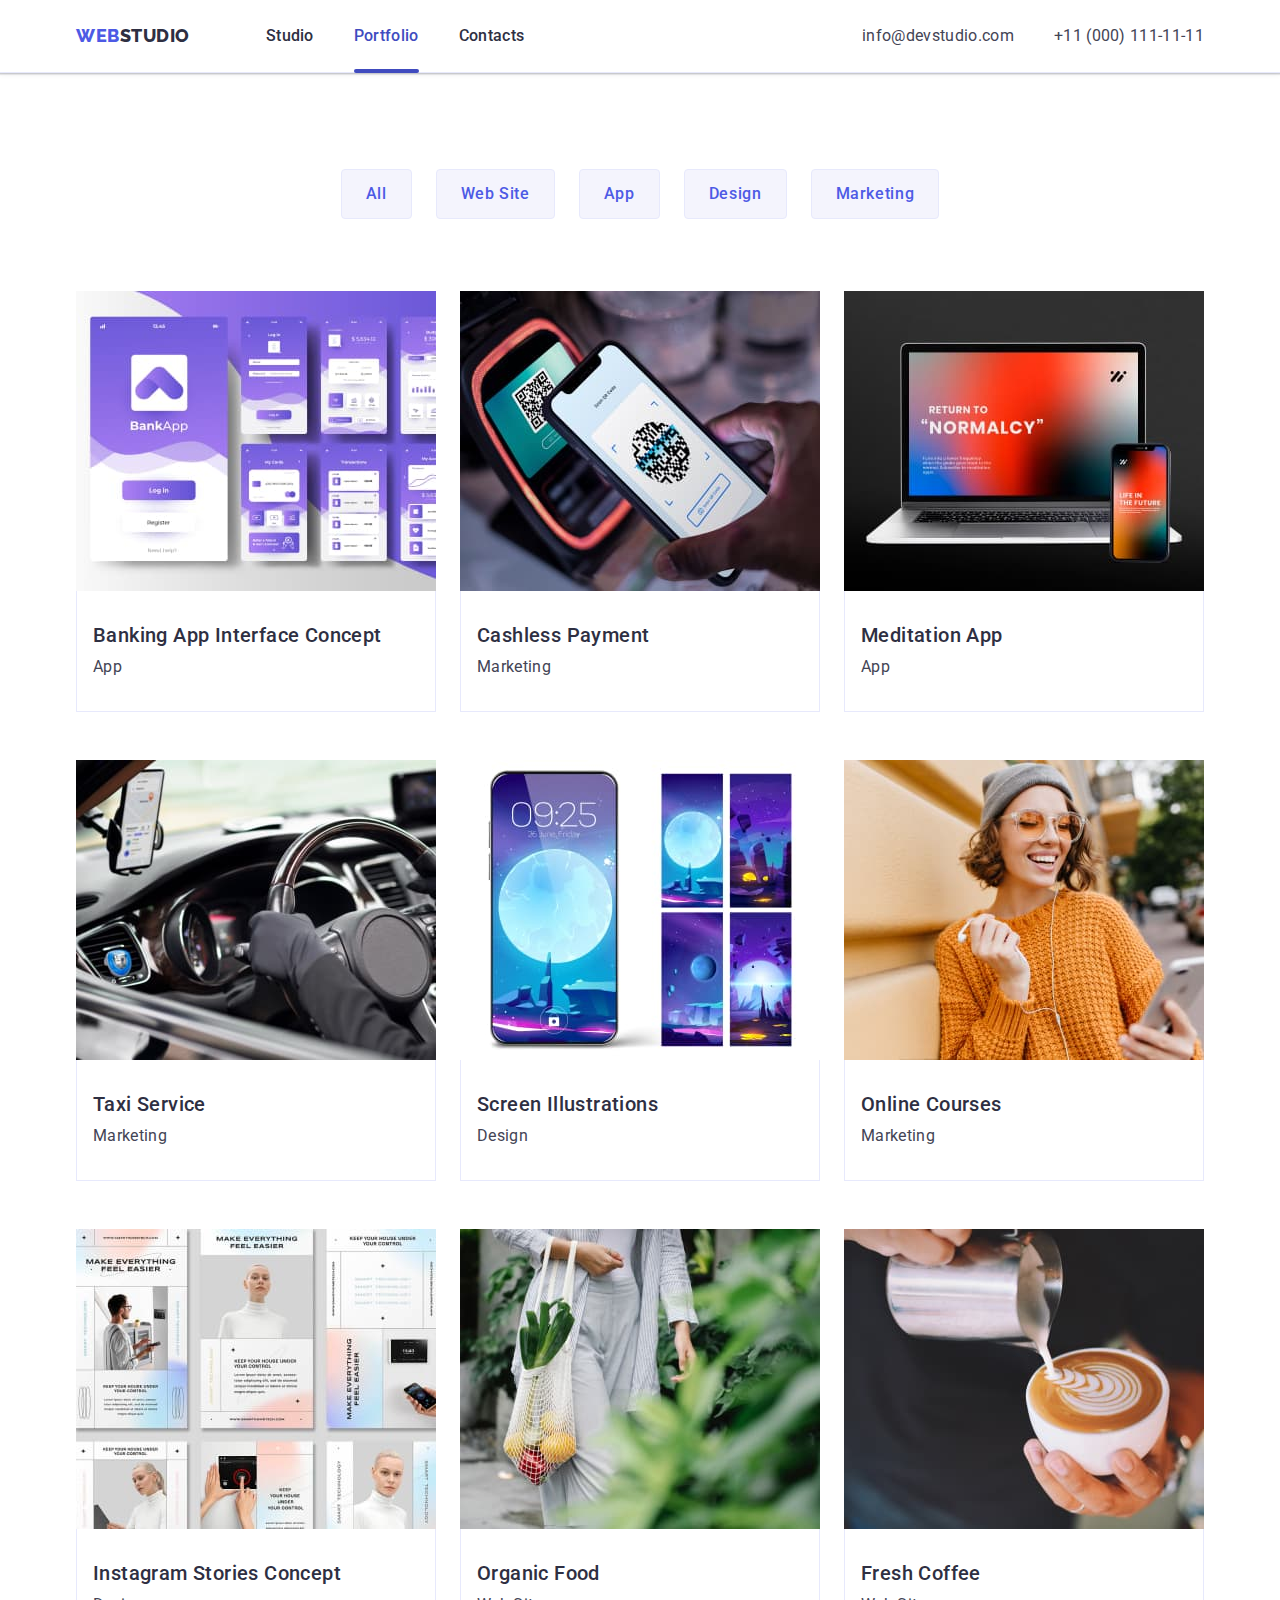
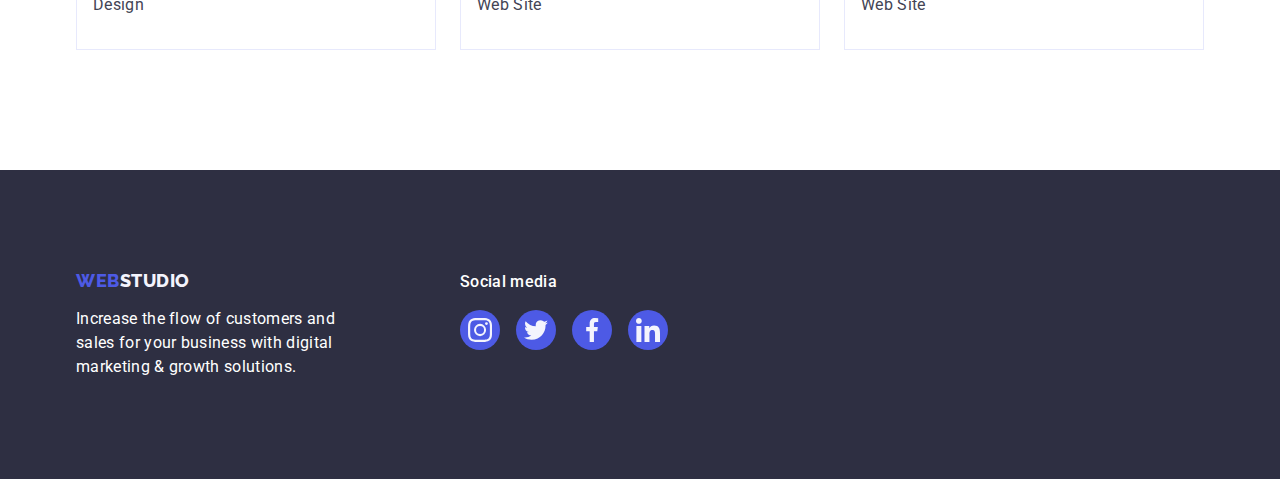
==== portfolio.html @ ee7212a3 "Initial commit" ====
<!DOCTYPE html>
<html lang="en">
  <head>
    <meta charset="UTF-8" />
    <meta http-equiv="X-UA-Compatible" content="IE=edge" />
    <meta name="viewport" content="width=device-width, initial-scale=1.0" />
    <title>Web Studio</title>
    <link rel="preconnect" href="https://fonts.googleapis.com" />
    <link rel="preconnect" href="https://fonts.gstatic.com" crossorigin />
    <link
      href="https://fonts.googleapis.com/css2?family=Raleway:wght@800&family=Roboto:wght@400;500;700&display=swap"
      rel="stylesheet"
    />
    <link
      rel="stylesheet"
      href="https://cdnjs.cloudflare.com/ajax/libs/modern-normalize/1.1.0/modern-normalize.min.css"
    />
    <link rel="stylesheet" href="./css/style.css" />
  </head>
  <body>
    <header class="page-header">
      <div class="container page-header-container">
        <!-- Logo -->
        <nav class="site-nav">
          <a href="./index.html" class="logo link"
            >Web<span class="span-logo link">Studio</span></a
          >

          <!-- Navigations -->
          <ul class="menu-list list">
            <li>
              <a href="./index.html" class="site-nav-list link">Studio</a>
            </li>
            <li>
              <a href="./portfolio.html" class="site-nav-list-portfolio link"
                >Portfolio</a
              >
            </li>
            <li><a href="" class="site-nav-list link">Contacts</a></li>
          </ul>
        </nav>

        <!-- Contacts -->
        <address class="contacts-adress">
          <ul class="list page-header-container">
            <li>
              <a href="mailto:info@devstudio.com" class="contacts-list link"
                >info@devstudio.com</a
              >
            </li>
            <li>
              <a href="tel:+110001111111" class="contacts-list link"
                >+11 (000) 111-11-11</a
              >
            </li>
          </ul>
        </address>
      </div>
    </header>

    <!-- Main -->
    <main>
      <section class="portfolio-section">
        <div class="container">
          <h1 hidden>Portfolio</h1>
          <ul class="list btn-scnd">
            <li>
              <button type="button" class="button-secondary">All</button>
            </li>
            <li>
              <button type="button" class="button-secondary">Web Site</button>
            </li>
            <li>
              <button type="button" class="button-secondary">App</button>
            </li>
            <li>
              <button type="button" class="button-secondary">Design</button>
            </li>
            <li>
              <button type="button" class="button-secondary">Marketing</button>
            </li>
          </ul>

          <ul class="list portfolio-list">
            <li class="portfolio-list-item">
              <a href="" class="portfolio-link link">
                <div class="portfolio-list-img-wrapper">
                  <img
                    class="list-img"
                    src="./images/portfolio/app.jpg"
                    alt="app"
                    width="360"
                    height="300"
                  />
                  <p class="overlay text-overlay">
                    14 Stylish and User-Friendly App Design Concepts · Task
                    Manager App · Calorie Tracker App · Exotic Fruit Ecommerce
                    App · Cloud Storage App
                  </p>
                </div>
                <div class="employees-list-text-content">
                  <h2 class="portfolio-title">Banking App Interface Concept</h2>
                  <p class="text">App</p>
                </div>
              </a>
            </li>
            <li class="portfolio-list-item">
              <a href="" class="portfolio-link link">
                <div class="portfolio-list-img-wrapper">
                  <img
                    class="list-img"
                    src="./images/portfolio/payment.jpg"
                    alt="payment"
                    width="360"
                    height="300"
                  />
                  <p class="overlay text-overlay">
                    14 Stylish and User-Friendly App Design Concepts · Task
                    Manager App · Calorie Tracker App · Exotic Fruit Ecommerce
                    App · Cloud Storage App
                  </p>
                </div>

                <div class="employees-list-text-content">
                  <h2 class="portfolio-title">Cashless Payment</h2>
                  <p class="text">Marketing</p>
                </div>
              </a>
            </li>
            <li class="portfolio-list-item">
              <a href="" class="portfolio-link link">
                <div class="portfolio-list-img-wrapper">
                  <img
                    class="list-img"
                    src="./images/portfolio/laptop.jpg"
                    alt="laptop"
                    width="360"
                    height="300"
                  />
                  <p class="overlay text-overlay">
                    14 Stylish and User-Friendly App Design Concepts · Task
                    Manager App · Calorie Tracker App · Exotic Fruit Ecommerce
                    App · Cloud Storage App
                  </p>
                </div>
                <div class="employees-list-text-content">
                  <h2 class="portfolio-title">Meditation App</h2>
                  <p class="text">App</p>
                </div>
              </a>
            </li>
            <li class="portfolio-list-item">
              <a href="" class="portfolio-link link">
                <div class="portfolio-list-img-wrapper">
                  <img
                    class="list-img"
                    src="./images/portfolio/car.jpg"
                    alt="car"
                    width="360"
                    height="300"
                  />
                  <p class="overlay text-overlay">
                    14 Stylish and User-Friendly App Design Concepts · Task
                    Manager App · Calorie Tracker App · Exotic Fruit Ecommerce
                    App · Cloud Storage App
                  </p>
                </div>

                <div class="employees-list-text-content">
                  <h2 class="portfolio-title">Taxi Service</h2>
                  <p class="text">Marketing</p>
                </div>
              </a>
            </li>
            <li class="portfolio-list-item">
              <a href="" class="portfolio-link link">
                <div class="portfolio-list-img-wrapper">
                  <img
                    class="list-img"
                    src="./images/portfolio/display.jpg"
                    alt="display"
                    width="360"
                    height="300"
                  />
                  <p class="overlay text-overlay">
                    14 Stylish and User-Friendly App Design Concepts · Task
                    Manager App · Calorie Tracker App · Exotic Fruit Ecommerce
                    App · Cloud Storage App
                  </p>
                </div>
                <div class="employees-list-text-content">
                  <h2 class="portfolio-title">Screen Illustrations</h2>
                  <p class="text">Design</p>
                </div>
              </a>
            </li>
            <li class="portfolio-list-item">
              <a href="" class="portfolio-link link">
                <div class="portfolio-list-img-wrapper">
                  <img
                    class="list-img"
                    src="./images/portfolio/girl.jpg"
                    alt="girl"
                    width="360"
                    height="300"
                  />
                  <p class="overlay text-overlay">
                    14 Stylish and User-Friendly App Design Concepts · Task
                    Manager App · Calorie Tracker App · Exotic Fruit Ecommerce
                    App · Cloud Storage App
                  </p>
                </div>

                <div class="employees-list-text-content">
                  <h2 class="portfolio-title">Online Courses</h2>
                  <p class="text">Marketing</p>
                </div>
              </a>
            </li>
            <li class="portfolio-list-item">
              <a href="" class="portfolio-link link">
                <div class="portfolio-list-img-wrapper">
                  <img
                    class="list-img"
                    src="./images/portfolio/stories.jpg"
                    alt="stories"
                    width="360"
                    height="300"
                  />
                  <p class="overlay text-overlay">
                    14 Stylish and User-Friendly App Design Concepts · Task
                    Manager App · Calorie Tracker App · Exotic Fruit Ecommerce
                    App · Cloud Storage App
                  </p>
                </div>

                <div class="employees-list-text-content">
                  <h2 class="portfolio-title">Instagram Stories Concept</h2>
                  <p class="text">Design</p>
                </div>
              </a>
            </li>
            <li class="portfolio-list-item">
              <a href="" class="portfolio-link link">
                <div class="portfolio-list-img-wrapper">
                  <img
                    class="list-img"
                    src="./images/portfolio/food.jpg"
                    alt="food"
                    width="360"
                    height="300"
                  />
                  <p class="overlay text-overlay">
                    14 Stylish and User-Friendly App Design Concepts · Task
                    Manager App · Calorie Tracker App · Exotic Fruit Ecommerce
                    App · Cloud Storage App
                  </p>
                </div>

                <div class="employees-list-text-content">
                  <h2 class="portfolio-title">Organic Food</h2>
                  <p class="text">Web Site</p>
                </div>
              </a>
            </li>
            <li class="portfolio-list-item">
              <a href="" class="portfolio-link link">
                <div class="portfolio-list-img-wrapper">
                  <img
                    class="list-img"
                    src="./images/portfolio/coffee.jpg"
                    alt="coffee"
                    width="360"
                    height="300"
                  />
                  <p class="overlay text-overlay">
                    14 Stylish and User-Friendly App Design Concepts · Task
                    Manager App · Calorie Tracker App · Exotic Fruit Ecommerce
                    App · Cloud Storage App
                  </p>
                </div>

                <div class="employees-list-text-content">
                  <h2 class="portfolio-title">Fresh Coffee</h2>
                  <p class="text">Web Site</p>
                </div>
              </a>
            </li>
          </ul>
        </div>
      </section>
    </main>

    <!-- footer -->
    <footer class="footer">
      <div class="social-container">
        <div class="logo-footer">
          <a href="./index.html" class="logo link footer-link"
            >Web<span class="span-logo-footer">Studio</span></a
          >
          <p class="text-footer">
            Increase the flow of customers and sales for your business with
            digital marketing & growth solutions.
          </p>
        </div>
        <div class="social-container-secondary">
          <p class="footer-social-list">Social media</p>
          <ul class="social-list-footer list">
            <li class="social-list-item">
              <a href="" class="social-link-footer">
                <svg
                  class="social-list-icon"
                  aria-label="icon instagram"
                  width="24"
                  height="24"
                >
                  <use href="./images/icons.svg#icon-instagram"></use>
                </svg>
              </a>
            </li>
            <li class="social-list-item">
              <a href="" class="social-link-footer">
                <svg
                  class="social-list-icon"
                  aria-label="icon twitter"
                  width="24"
                  height="24"
                >
                  <use href="./images/icons.svg#icon-twitter"></use>
                </svg>
              </a>
            </li>
            <li class="social-list-item">
              <a href="" class="social-link-footer">
                <svg
                  class="social-list-icon"
                  aria-label="icon facebook"
                  width="24"
                  height="24"
                >
                  <use href="./images/icons.svg#icon-facebook"></use>
                </svg>
              </a>
            </li>
            <li class="social-list-item">
              <a href="" class="social-link-footer">
                <svg
                  class="social-list-icon"
                  aria-label="icon linkedin"
                  width="24"
                  height="24"
                >
                  <use href="./images/icons.svg#icon-linkedin"></use>
                </svg>
              </a>
            </li>
          </ul>
        </div>
      </div>
    </footer>
    <script src="./js/modal.js"></script>
  </body>
</html>
---- css/style.css ----
:root {
  --main-font-family: "Roboto", sans-serif;
  --secondary-font-family: "Raleway", sans-serif;
  --primary-text-color: #2e2f42;
  --title-text-color: #434455;
  --primary-bg-color: #ffffff;
  --secondary-bg-color: #f4f4fd;
  --accent-color: #4d5ae5;
  --btn-hover-color: #404bbf;
  --border-color: #e7e9fc;
  --link-customers: #8e8f99;
  --modal-bgc: #fcfcfc;
}

.list {
  list-style: none;
}

.link,
.contacts-link,
.logo .span-logo {
  text-decoration: none;
}

h1,
h2,
h3,
h4,
p {
  margin-top: 0;
  margin-bottom: 0;
}

ul,
ol {
  margin-top: 0;
  margin-bottom: 0;
  padding-left: 0;
}

.button,
.button-secondary {
  cursor: pointer;
}

img {
  display: block;
}

body {
  font-family: var(--main-font-family);
  color: var(--title-text-color);
  background-color: var(--primary-bg-color);
}

.container {
  width: 1158px;
  margin-left: auto;
  margin-right: auto;
  padding-left: 15px;
  padding-right: 15px;
}

/* Components */
.modal-open-btn,
.modal-close-btn {
  font-family: inherit;
  cursor: pointer;
}

.modal-open-btn {
  display: block;
  border: none;
  box-shadow: 0px 4px 4px rgba(0, 0, 0, 0.15);
  border-radius: 4px;
  font-family: var(--main-font-family);
  font-weight: 500;
  font-size: 16px;
  line-height: 1.5;
  letter-spacing: 0.04em;
  margin-top: 48px;
  margin-left: auto;
  margin-right: auto;
  padding: 16px 32px;
  color: var(--primary-bg-color);
  background-color: var(--accent-color);
  transition: background-color 250ms cubic-bezier(0.4, 0, 0.2, 1);
}

.modal-open-btn:hover,
.modal-open-btn:focus {
  background-color: var(--btn-hover-color);
}

.logo {
  font-family: var(--secondary-font-family);
  font-weight: 800;
  font-size: 18px;
  line-height: 1.17;
  letter-spacing: 0.03em;
  text-transform: uppercase;
  color: var(--accent-color);
}

.span-logo {
  font-family: var(--secondary-font-family);
  font-weight: 800;
  font-size: 18px;
  line-height: 1.17;
  letter-spacing: 0.03em;
  color: var(--primary-text-color);
}
.site-nav {
  display: flex;
  align-items: center;
  column-gap: 76px;
}

.menu-list {
  display: flex;
  gap: 40px;
}

.site-nav-list {
  display: block;
  padding: 24px 0px;
  font-family: var(--main-font-family);
  font-style: normal;
  font-weight: 500;
  font-size: 16px;
  line-height: 1.5;
  letter-spacing: 0.02em;
  color: var(--primary-text-color);
}

.site-nav-list-studio {
  display: block;
  position: relative;
  padding: 24px 0px;
  font-family: var(--main-font-family);
  font-style: normal;
  font-weight: 500;
  font-size: 16px;
  line-height: 1.5;
  letter-spacing: 0.02em;
  color: var(--btn-hover-color);
  transition: color 250ms cubic-bezier(0.4, 0, 0.2, 1);
}

.site-nav-list:hover,
.site-nav-list:focus {
  color: var(--btn-hover-color);
}

.site-nav-list-studio::after {
  content: "";
  position: absolute;
  width: 100%;
  height: 4px;
  bottom: -1px;
  left: 0;
  border-radius: 2px;
  background-color: var(--btn-hover-color);
  transition: color 250ms cubic-bezier(0.4, 0, 0.2, 1);
}

/* Header/contacts */
.page-header {
  display: flex;
  align-items: center;
  border-bottom: 1px solid var(--border-color);
  box-shadow: 0px 2px 1px rgba(46, 47, 66, 0.08),
    0px 1px 1px rgba(46, 47, 66, 0.16), 0px 1px 6px rgba(46, 47, 66, 0.08);
}

.page-header-container {
  display: flex;
  align-items: center;
  gap: 40px;
  transition: color 250ms cubic-bezier(0.4, 0, 0.2, 1);
}

.contacts-list {
  font-family: var(--main-font-family);
  font-style: normal;
  font-size: 16px;
  line-height: 1.5;
  letter-spacing: 0.02em;
  color: var(--title-text-color);
  transition: color 250ms cubic-bezier(0.4, 0, 0.2, 1);
}

.contacts-adress {
  font-style: normal;
  margin-left: auto;
}

.contacts-list:hover,
.contacts-list:focus {
  color: var(--btn-hover-color);
}

/* Hero section(1) */
.hero {
  padding: 188px 0px;
  background-color: var(--primary-text-color);
  background-image: linear-gradient(
      rgba(46, 47, 66, 0.7),
      rgba(46, 47, 66, 0.7)
    ),
    url(../images/job/office.jpg);
  margin-left: auto;
  margin-right: auto;
  max-width: 1440px;
  background-position: center;
  background-size: cover;
  background-repeat: no-repeat;
}

.hero-title {
  font-family: var(--main-font-family);
  font-size: 56px;
  line-height: 1.07;
  text-align: center;
  margin: auto;
  letter-spacing: 0.02em;
  color: var(--primary-bg-color);
  max-width: 496px;
}

/* About us section(2) */
.section-about {
  padding-top: 120px;
  padding-bottom: 120px;
}
.about-list {
  display: flex;
  gap: 24px;
}

.section-about-item {
  flex-basis: calc((100% - 72px) / 4);
}

.about-title {
  font-family: var(--main-font-family);
  font-weight: 500;
  font-size: 20px;
  line-height: 1.2;
  letter-spacing: 0.02em;
  margin-bottom: 8px;
  color: var(--primary-text-color);
}

.text {
  font-family: var(--main-font-family);
  font-size: 16px;
  line-height: 1.5;
  letter-spacing: 0.02em;
  color: var(--title-text-color);
}

.container-about {
  display: flex;
  justify-content: center;
  align-items: center;
  height: 112px;
  margin-bottom: 8px;
  background-color: var(--secondary-bg-color);
  border-radius: 4px;
}

/* What are we doing section/Work(3) */
.section-doing {
  padding-top: 0px;
  padding-bottom: 120px;
}
.work-list {
  display: flex;
  gap: 24px;
}

.work-list-item {
  flex-basis: calc((100% - 48px) / 3);
}
.section-title {
  margin-bottom: 72px;
  font-family: var(--main-font-family);
  font-size: 36px;
  line-height: 1.1;
  text-align: center;
  letter-spacing: 0.02em;
  text-transform: capitalize;
  color: var(--primary-text-color);
}

/* Our team section(4) */
.employees-list {
  display: flex;
  gap: 24px;
}

.employees-title {
  font-family: var(--main-font-family);
  font-weight: 500;
  font-size: 20px;
  line-height: 1.2;
  text-align: center;
  letter-spacing: 0.02em;
  margin-bottom: 8px;
  color: var(--primary-text-color);
}

.employees-text {
  font-family: var(--main-font-family);
  font-size: 16px;
  line-height: 1.5;
  text-align: center;
  letter-spacing: 0.02em;
  margin-bottom: 8px;
  color: var(--title-text-color);
}
.employees-list-content {
  padding: 32px 0px;
}

.section-employees {
  padding-top: 120px;
  padding-bottom: 120px;
  background-color: var(--secondary-bg-color);
}

.our-team {
  flex-basis: calc((100% - 72px) / 4);
  box-shadow: 0px 1px 6px rgba(46, 47, 66, 0.08),
    0px 1px 1px rgba(46, 47, 66, 0.16), 0px 2px 1px rgba(46, 47, 66, 0.08);
  border-radius: 0px 0px 4px 4px;
  background-color: var(--primary-bg-color);
}

.social-list {
  display: flex;
  justify-content: center;
  gap: 24px;
}

.social-list-link {
  display: flex;
  justify-content: center;
  align-items: center;
  width: 40px;
  height: 40px;
  border-radius: 50%;
  background-color: var(--accent-color);
  transition: background-color 250ms cubic-bezier(0.4, 0, 0.2, 1);
}

.social-list-link:hover,
.social-list-link:focus {
  background-color: var(--btn-hover-color);
}

.social-list-icon {
  fill: var(--secondary-bg-color);
}

/* Customers section(5) */
.section-customers {
  padding-top: 120px;
  padding-bottom: 120px;
}
.customers-list {
  display: flex;
  justify-content: center;
  gap: 24px;
}

.customers-list-item {
  height: 88px;
  width: calc((100% - 120px) / 6);
}

.customers-list-link {
  display: flex;
  justify-content: center;
  align-items: center;
  width: 100%;
  height: 100%;
  padding: 16px 32px;
  border: 1px solid var(--link-customers);
  border-radius: 4px;
  color: var(--link-customers);
  transition: border-color 250ms cubic-bezier(0.4, 0, 0.2, 1),
    color 250ms cubic-bezier(0.4, 0, 0.2, 1);
}

.customers-list-logo {
  fill: currentColor;
}
.customers-list-link:hover,
.customers-list-link:focus {
  color: var(--btn-hover-color);
  border: 1px solid var(--btn-hover-color);
  transition: color 250ms cubic-bezier(0.4, 0, 0.2, 1),
    border-color 250ms cubic-bezier(0.4, 0, 0.2, 1);
}

.customers-list-link:hover .customers-list-logo,
.customers-list-link:focus .customers-list-logo {
  fill: var(--btn-hover-color);
}

/* Footer */
.footer {
  padding: 100px 0px;
  background-color: var(--primary-text-color);
}

.footer-link {
  display: inline-block;
  margin-bottom: 16px;
}
.span-logo-footer {
  color: var(--secondary-bg-color);
}

.text-footer {
  font-family: var(--main-font-family);
  font-size: 16px;
  line-height: 1.5;
  letter-spacing: 0.02em;
  color: var(--primary-bg-color);
  width: 264px;
}

.footer-social-list {
  font-family: var(--main-font-family);
  font-weight: 500;
  font-size: 16px;
  line-height: 1.5;
  letter-spacing: 0.02em;
  margin-bottom: 16px;
  color: var(--primary-bg-color);
}

.social-container {
  width: 1158px;
  margin-left: auto;
  margin-right: auto;
  padding-left: 15px;
  padding-right: 15px;
  display: flex;
  align-items: baseline;
}

.logo-footer {
  margin-right: 120px;
}

.social-list-footer {
  display: flex;
  gap: 16px;
}

.social-list-item {
  width: 40px;
  height: 40px;
}

.social-link-footer {
  display: flex;
  justify-content: center;
  align-items: center;
  width: 100%;
  height: 100%;
  border-radius: 50%;
  background-color: var(--accent-color);
  transition: background-color 250ms cubic-bezier(0.4, 0, 0.2, 1);
}

.social-link-footer:hover,
.social-link-footer:focus {
  background-color: #31d0aa;
}

/* Portfolio */
.site-nav-list-portfolio {
  display: block;
  position: relative;
  padding: 24px 0px;
  font-family: var(--main-font-family);
  font-style: normal;
  font-weight: 500;
  font-size: 16px;
  line-height: 1.5;
  letter-spacing: 0.02em;
  color: var(--btn-hover-color);
  transition: color 250ms cubic-bezier(0.4, 0, 0.2, 1);
}

.site-nav-list-portfolio::after {
  content: "";
  position: absolute;
  width: 100%;
  height: 4px;
  bottom: -1px;
  left: 0;
  border-radius: 2px;
  color: var(--btn-hover-color);
  background-color: var(--btn-hover-color);
  transition: color 250ms cubic-bezier(0.4, 0, 0.2, 1);
}

.portfolio-title {
  font-family: var(--main-font-family);
  font-weight: 500;
  font-size: 20px;
  line-height: 1.2;
  letter-spacing: 0.02em;
  margin-bottom: 8px;
  color: var(--primary-text-color);
}

.portfolio-section {
  padding: 96px 0 120px;
}
.portfolio-list {
  display: flex;
  column-gap: 24px;
  row-gap: 48px;
  flex-wrap: wrap;
}

.employees-list-text-content {
  padding: 32px 16px;
  border: 1px solid var(--border-color);
  border-top: none;
}
.portfolio-list-item {
  flex-basis: calc((100% - 192px) / 9);
}

.portfolio-link {
  display: block;
  transition: box-shadow 250ms cubic-bezier(0.4, 0, 0.2, 1);
}

.portfolio-link:hover,
.portfolio-link:focus {
  box-shadow: 0px 1px 6px rgba(46, 47, 66, 0.08),
    0px 1px 1px rgba(46, 47, 66, 0.16), 0px 2px 1px rgba(46, 47, 66, 0.08);
}

.button-secondary {
  font-family: var(--main-font-family);
  font-weight: 500;
  font-size: 16px;
  line-height: 1.5;
  letter-spacing: 0.04em;
  color: var(--accent-color);
  border-radius: 4px;
  transition: background-color 250ms cubic-bezier(0.4, 0, 0.2, 1),
    box-shadow 250ms cubic-bezier(0.4, 0, 0.2, 1);
}

.btn-scnd {
  display: flex;
  gap: 24px;
  justify-content: center;
  align-items: center;
  margin-bottom: 72px;
}

.button-secondary {
  padding: 12px 24px;
  border: 1px solid var(--border-color);
  border-radius: 4px;
  background-color: var(--secondary-bg-color);
  transition: background-color 250ms cubic-bezier(0.4, 0, 0.2, 1),
    box-shadow 250ms cubic-bezier(0.4, 0, 0.2, 1),
    color 250ms cubic-bezier(0.4, 0, 0.2, 1),
    border-color 250ms cubic-bezier(0.4, 0, 0.2, 1);
}

.button-secondary:hover,
.button-secondary:focus {
  color: var(--primary-bg-color);
}

.button-secondary:hover,
.button-secondary:focus {
  background-color: var(--btn-hover-color);
  box-shadow: 0px 3px 1px rgba(0, 0, 0, 0.1), 0px 2px 1px rgba(0, 0, 0, 0.08),
    0px 2px 2px rgba(0, 0, 0, 0.12);
}

.button-secondary:hover,
.button-secondary:focus {
  border: 1px solid transparent;
}

.portfolio-list-img-wrapper {
  position: relative;
  overflow: hidden;
}

.overlay {
  position: absolute;
  top: 0;
  left: 0;
  width: 360px;
  height: 300px;
  background-color: var(--accent-color);
  transform: translateY(100%);
  transition: transform 250ms cubic-bezier(0.4, 0, 0.2, 1);
}

.portfolio-link:hover .overlay,
.portfolio-link:focus .overlay {
  transform: translateY(0%);
}

.text-overlay {
  font-family: var(--main-font-family);
  font-size: 16px;
  line-height: 1.5;
  letter-spacing: 0.02em;
  padding: 40px 32px;
  color: var(--secondary-bg-color);
}

/* backdrop */

.backdrop {
  position: fixed;
  top: 0;
  left: 0;
  width: 100%;
  height: 100%;
  background-color: rgba(46, 47, 66, 0.4);
  opacity: 1;
  visibility: visible;
  pointer-events: auto;
  transition: opacity 250ms cubic-bezier(0.4, 0, 0.2, 1),
    visibility 250ms cubic-bezier(0.4, 0, 0.2, 1);
}

.modal {
  position: absolute;
  top: 50%;
  left: 50%;
  transform: translate(-50%, -50%);
  width: 408px;
  min-height: 576px;
  background-color: var(--modal-bgc);
  box-shadow: 0px 1px 1px rgba(0, 0, 0, 0.14), 0px 1px 3px rgba(0, 0, 0, 0.12),
    0px 2px 1px rgba(0, 0, 0, 0.2);
  border-radius: 4px;
  transition: transform 250ms cubic-bezier(0.4, 0, 0.2, 1);
}

.modal-close-btn {
  position: absolute;
  top: 24px;
  right: 24px;
  display: flex;
  align-items: center;
  justify-content: center;
  width: 24px;
  height: 24px;
  padding: 0;
  background-color: var(--border-color);
  border-radius: 50%;
  border: 1px solid rgba(0, 0, 0, 0.1);
  transition: background-color 250ms cubic-bezier(0.4, 0, 0.2, 1),
    border 250ms cubic-bezier(0.4, 0, 0.2, 1);
}

.modal-close-btn:hover,
.modal-close-btn:focus {
  background-color: var(--btn-hover-color);
  border: none;
}

.modal-close-icon {
  transition: fill 250ms cubic-bezier(0.4, 0, 0.2, 1);
}

.modal-close-btn:hover .modal-close-icon,
.modal-close-btn:focus .modal-close-icon {
  fill: var(--primary-bg-color);
}

.is-hidden {
  opacity: 0;
  visibility: hidden;
  pointer-events: none;
}
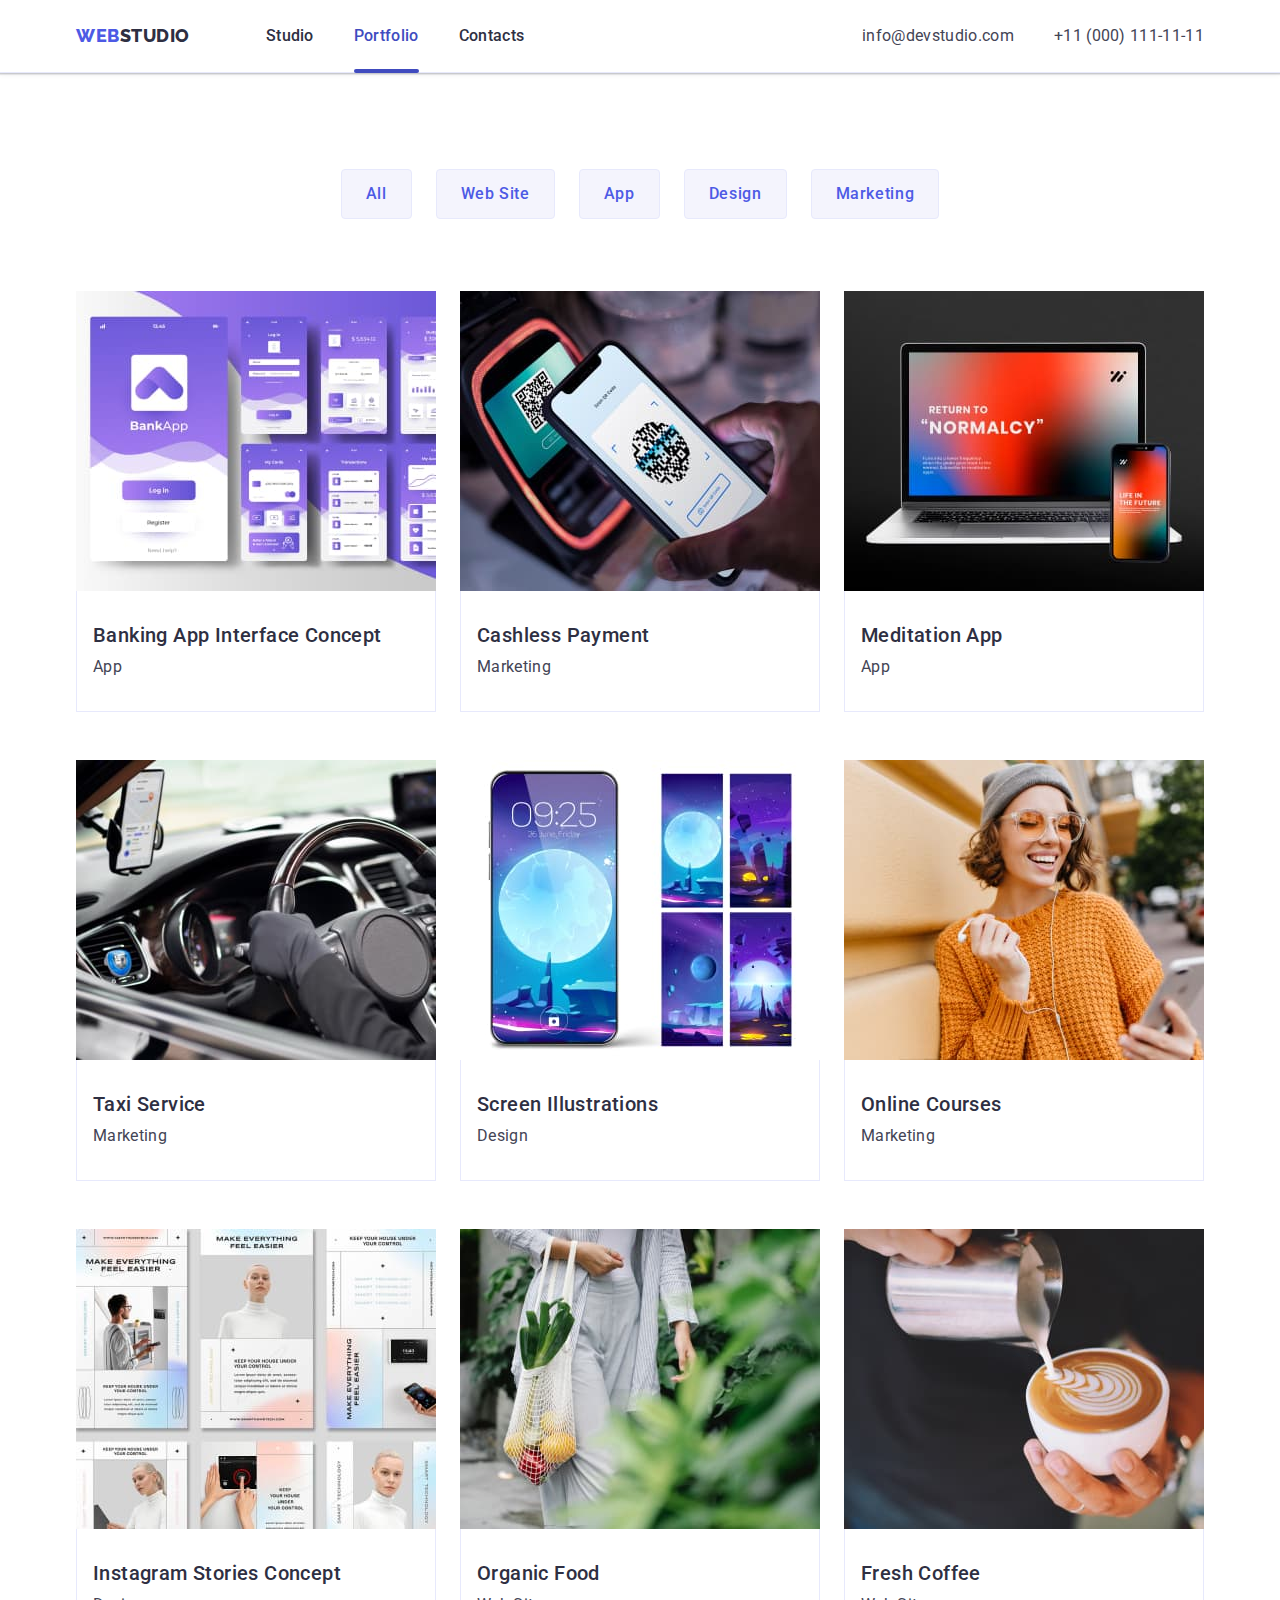
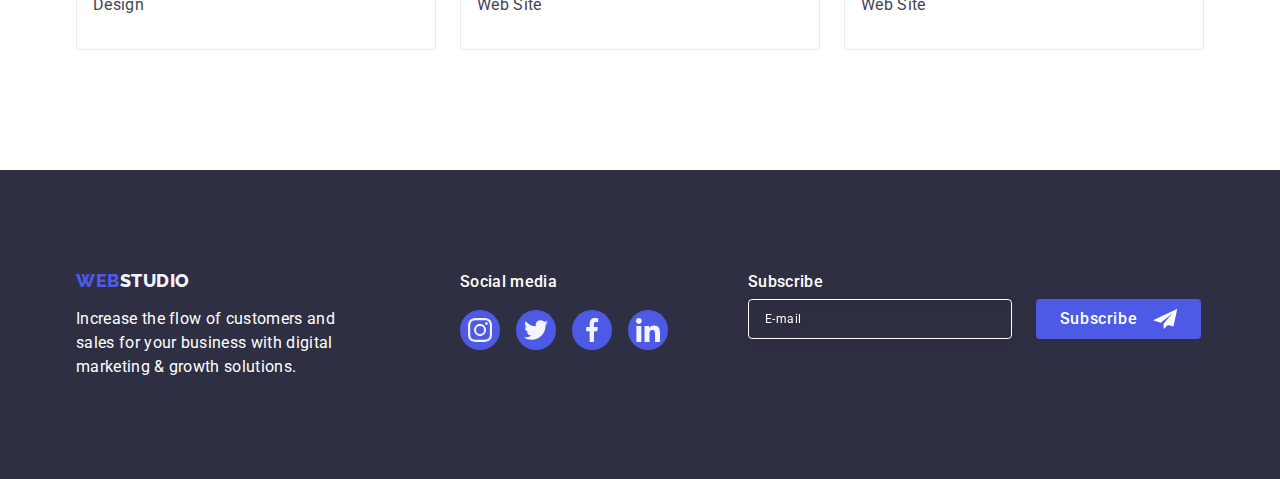
==== commit a6a91c45: "change" ====
--- a/portfolio.html
+++ b/portfolio.html
@@ -356,6 +356,29 @@
             </li>
           </ul>
         </div>
+        <div class="footer-form-wrapper">
+          <p class="footer-text-form">Subscribe</p>
+          <form class="form-footer">
+            <label class="footer-form-field-wrapper">
+              <input
+                class="footer-form-input"
+                type="mail"
+                placeholder="E-mail"
+              />
+            </label>
+            <button class="button-footer-submit" type="submit">
+              Subscribe
+              <svg
+                class="footer-icon"
+                width="24"
+                height="24"
+                aria-label="telegram"
+              >
+                <use href="./images/icons.svg#icon-telegram"></use>
+              </svg>
+            </button>
+          </form>
+        </div>
       </div>
     </footer>
     <script src="./js/modal.js"></script>
--- a/css/style.css
+++ b/css/style.css
@@ -483,6 +483,67 @@
   background-color: #31d0aa;
 }
 
+.footer-text-form {
+  font-family: var(--main-font-family);
+  font-weight: 500;
+  font-size: 16px;
+  margin-left: 80px;
+  margin-bottom: 16px;
+  line-height: 1.5px;
+  letter-spacing: 0.02em;
+  color: var(--primary-bg-color);
+}
+
+.form-footer {
+  display: flex;
+}
+
+.footer-form-field-wrapper {
+  margin-right: 24px;
+}
+
+.footer-form-input {
+  width: 264px;
+  height: 40px;
+  border: 1px solid var(--primary-bg-color);
+  background-color: transparent;
+  font-size: 12px;
+  line-height: 1.5;
+  letter-spacing: 0.04em;
+  margin-left: 80px;
+
+  padding-left: 16px;
+  filter: drop-shadow(0px 4px 4px rgba(0, 0, 0, 0.15));
+  border-radius: 4px;
+}
+
+.footer-form-input::placeholder {
+  color: var(--primary-bg-color);
+}
+
+.button-footer-submit {
+  display: flex;
+  justify-content: center;
+  align-items: center;
+  min-width: 165px;
+  height: 40px;
+  font-family: var(--main-font-family);
+  font-size: 16px;
+  font-weight: 500;
+  line-height: 1.5;
+  letter-spacing: 0.04em;
+  color: var(--primary-bg-color);
+  cursor: pointer;
+  background-color: var(--accent-color);
+  border: none;
+  border-radius: 4px;
+}
+
+.footer-icon {
+  margin-left: 16px;
+  fill: var(--primary-bg-color);
+}
+
 /* Portfolio */
 .site-nav-list-portfolio {
   display: block;
@@ -652,6 +713,7 @@
   transform: translate(-50%, -50%);
   width: 408px;
   min-height: 576px;
+  padding: 112px 24px;
   background-color: var(--modal-bgc);
   box-shadow: 0px 1px 1px rgba(0, 0, 0, 0.14), 0px 1px 3px rgba(0, 0, 0, 0.12),
     0px 2px 1px rgba(0, 0, 0, 0.2);
@@ -696,3 +758,141 @@
   visibility: hidden;
   pointer-events: none;
 }
+
+.contact-form-title {
+  font-family: var(--main-font-family);
+  font-weight: 500;
+  font-size: 16px;
+  line-height: 1.5;
+  text-align: center;
+  letter-spacing: 0.02em;
+  margin-bottom: 16px;
+  color: var(--primary-text-color);
+}
+
+.contact-form-field-wrapper,
+.contact-form-checkbox-wrapper {
+  display: block;
+  margin-bottom: 26px;
+}
+
+.contact-form-input {
+  width: 100%;
+  height: 40px;
+  border: 1px solid var(--primary-text-color);
+  border-radius: 4px;
+  padding-left: 38px;
+  transition: border-color 250ms cubic-bezier(0.4, 0, 0.2, 1);
+}
+
+.contact-form-input:focus {
+  outline: none;
+  border-color: var(--accent-color);
+}
+
+.contact-form-field-desc {
+  display: block;
+  font-family: var(--main-font-family);
+  font-size: 12px;
+  line-height: 1.16px;
+  letter-spacing: 0.04em;
+  margin-bottom: 4px;
+  color: var(--link-customers);
+}
+
+.contact-form-checkbox-wrapper {
+  display: flex;
+  align-items: center;
+  font-size: 12px;
+}
+.contact-form-input-wrapper {
+  position: relative;
+  display: block;
+}
+.icon-field {
+  position: absolute;
+  display: block;
+  top: 50%;
+  left: 19px;
+  transform: translateY(-50%);
+  transition: fill 250ms cubic-bezier(0.4, 0, 0.2, 1);
+}
+
+.contact-form-input:focus + .icon-field {
+  fill: var(--accent-color);
+}
+
+.contact-form-message {
+  width: 100%;
+  height: 120px;
+  resize: none;
+  padding: 8px 16px;
+  font-family: var(--main-font-family);
+  font-size: 12px;
+  line-height: 1.16px;
+  letter-spacing: 0.04em;
+  border: 1px solid var(--primary-text-color);
+  border-radius: 4px;
+  color: var(--primary-text-color);
+  transition: border-color 250ms cubic-bezier(0.4, 0, 0.2, 1);
+}
+
+.contact-form-message:focus {
+  outline: none;
+  border-color: var(--accent-color);
+}
+
+.contact-form-own-checkbox {
+  padding: 3px;
+  border: 1px solid var(--primary-text-color);
+  border-radius: 2px;
+  cursor: pointer;
+  margin-right: 8px;
+}
+
+.checkbox-link {
+  color: var(--accent-color);
+}
+
+.contact-form-checkbox:focus + .contact-form-own-checkbox {
+  outline: 1px solid var(--accent-color);
+}
+
+.contact-form-checkmark-icon {
+  opacity: 0;
+}
+
+.contact-form-checkbox:checked
+  + .contact-form-own-checkbox
+  > .contact-form-checkmark-icon {
+  opacity: 1;
+}
+
+.contact-form-checkbox {
+  appearance: none;
+  position: absolute;
+}
+
+.button-text {
+  font-family: var(--main-font-family);
+  font-weight: 500;
+  font-size: 16px;
+  line-height: 1.5px;
+  display: flex;
+  align-items: center;
+  text-align: center;
+  letter-spacing: 0.04em;
+  width: 105px;
+  height: 24px;
+  padding: 16px 32px;
+  color: var(--primary-bg-color);
+}
+
+.contact-form-submit {
+  display: block;
+  margin-left: auto;
+  margin-right: auto;
+  background-color: var(--accent-color);
+  box-shadow: 0px 4px 4px rgba(0, 0, 0, 0.15);
+  border-radius: 4px;
+}
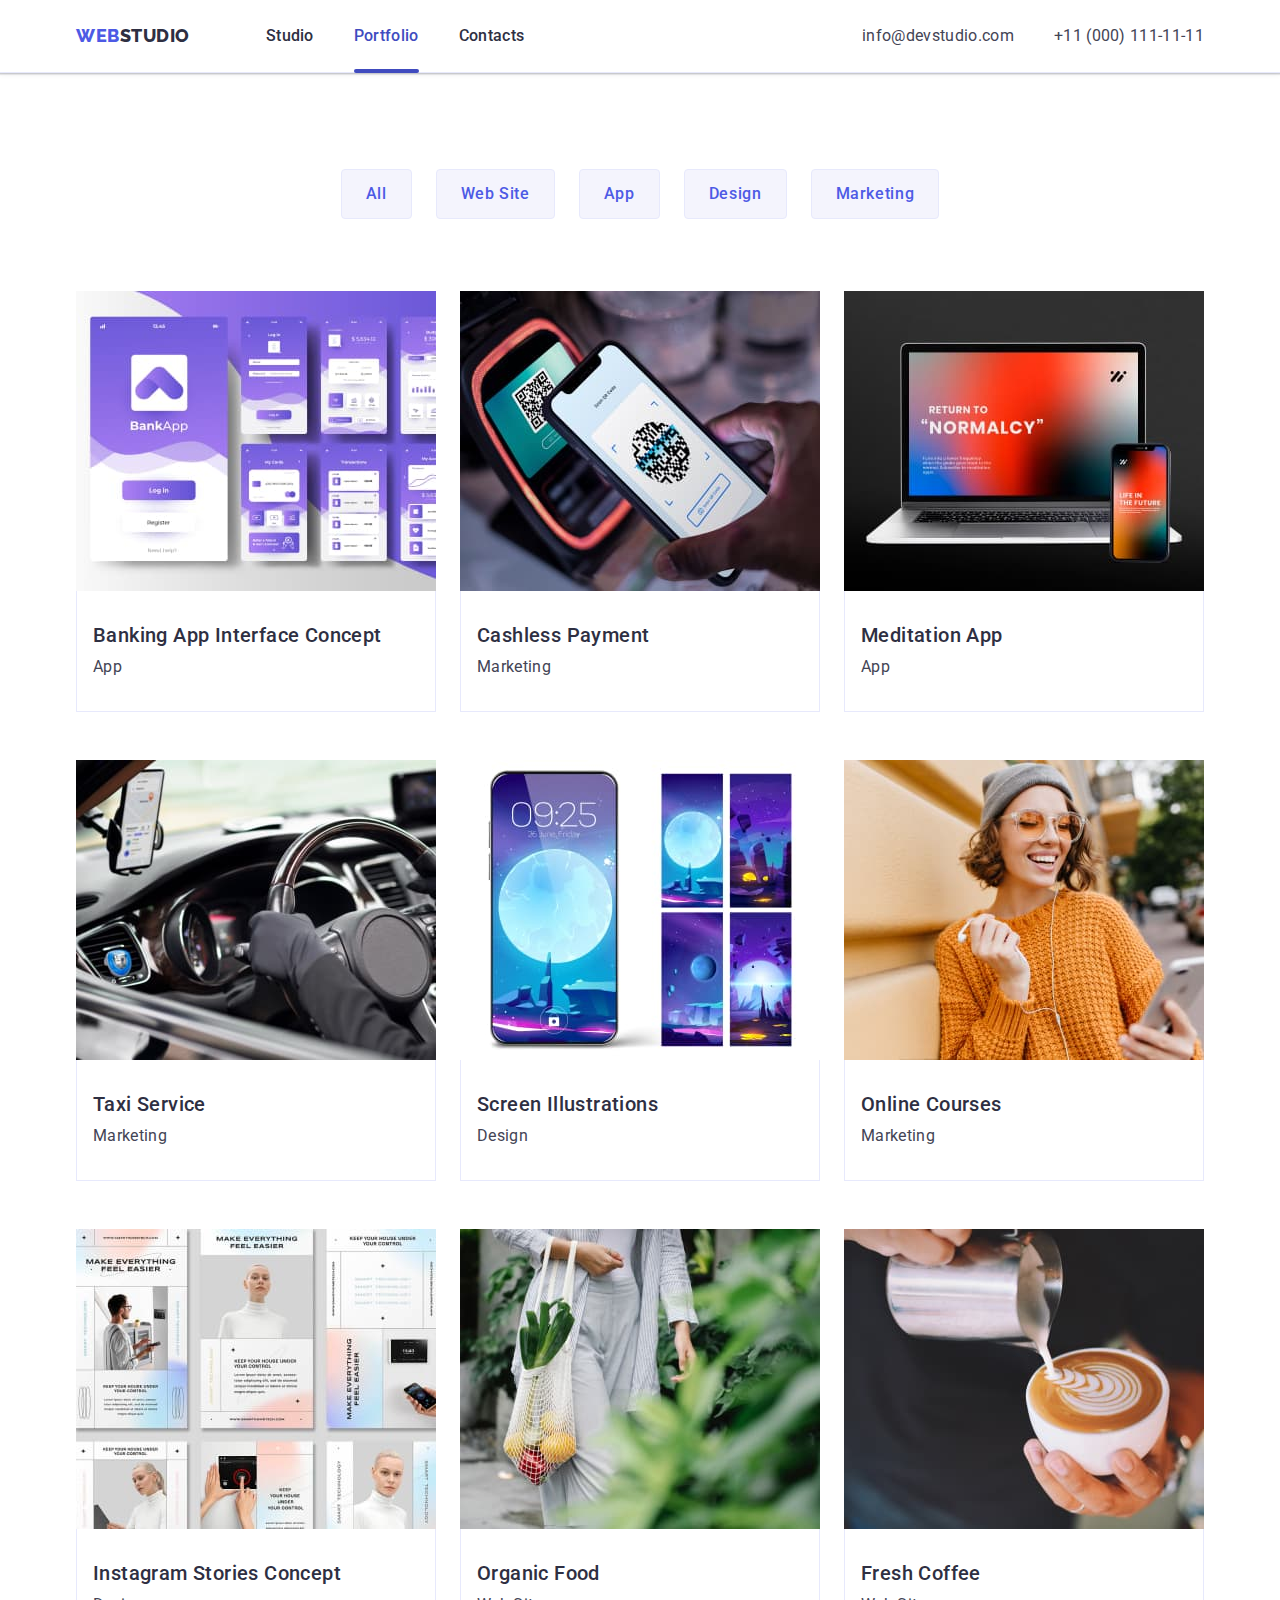
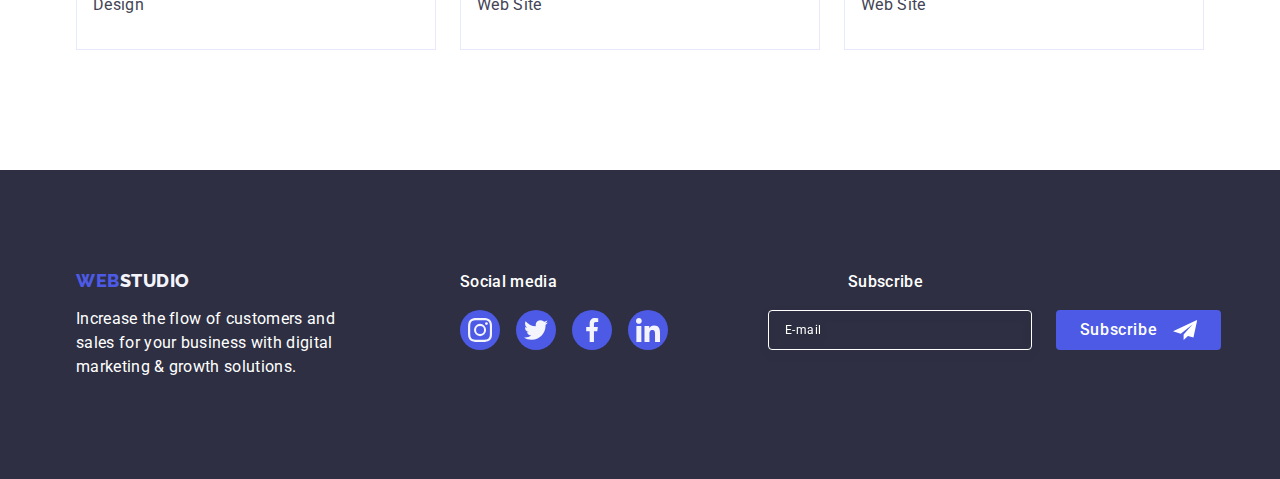
==== commit 6f80f4cb: "change" ====
--- a/portfolio.html
+++ b/portfolio.html
@@ -361,8 +361,9 @@
           <form class="form-footer">
             <label class="footer-form-field-wrapper">
               <input
+                name="mail"
                 class="footer-form-input"
-                type="mail"
+                type="email"
                 placeholder="E-mail"
               />
             </label>
--- a/css/style.css
+++ b/css/style.css
@@ -453,6 +453,10 @@
   align-items: baseline;
 }
 
+.social-container-secondary {
+  margin-right: 100px;
+}
+
 .logo-footer {
   margin-right: 120px;
 }
@@ -489,7 +493,7 @@
   font-size: 16px;
   margin-left: 80px;
   margin-bottom: 16px;
-  line-height: 1.5px;
+  line-height: 1.5;
   letter-spacing: 0.02em;
   color: var(--primary-bg-color);
 }
@@ -503,22 +507,23 @@
 }
 
 .footer-form-input {
+  background-color: transparent;
+  border: 1px solid var(--primary-bg-color);
+  border-radius: 4px;
+  filter: drop-shadow(0px 4px 4px rgba(0, 0, 0, 0.15));
   width: 264px;
   height: 40px;
-  border: 1px solid var(--primary-bg-color);
-  background-color: transparent;
+  outline: none;
+  font-weight: 400;
   font-size: 12px;
   line-height: 1.5;
   letter-spacing: 0.04em;
-  margin-left: 80px;
-
   padding-left: 16px;
-  filter: drop-shadow(0px 4px 4px rgba(0, 0, 0, 0.15));
-  border-radius: 4px;
+  color: var(--primary-bg-color);
 }
 
 .footer-form-input::placeholder {
-  color: var(--primary-bg-color);
+  color: #ffffff;
 }
 
 .button-footer-submit {
@@ -719,6 +724,10 @@
     0px 2px 1px rgba(0, 0, 0, 0.2);
   border-radius: 4px;
   transition: transform 250ms cubic-bezier(0.4, 0, 0.2, 1);
+  padding-left: 24px;
+  padding-right: 24px;
+  padding-bottom: 24px;
+  padding-top: 72px;
 }
 
 .modal-close-btn {
@@ -760,60 +769,53 @@
 }
 
 .contact-form-title {
-  font-family: var(--main-font-family);
+  display: block;
+  color: var(--main-font-family);
   font-weight: 500;
   font-size: 16px;
   line-height: 1.5;
   text-align: center;
   letter-spacing: 0.02em;
+  width: 100%;
   margin-bottom: 16px;
   color: var(--primary-text-color);
 }
 
-.contact-form-field-wrapper,
-.contact-form-checkbox-wrapper {
+.contact-form-input-wrapper {
+  position: relative;
+  margin-bottom: 8px;
+}
+
+.contact-form-field-wrapper {
   display: block;
-  margin-bottom: 26px;
+  font-weight: 400;
+  font-size: 12px;
+  line-height: 1.17;
+  letter-spacing: 0.04em;
+  color: var(--link-customers);
+  margin-bottom: 4px;
 }
 
 .contact-form-input {
   width: 100%;
   height: 40px;
-  border: 1px solid var(--primary-text-color);
-  border-radius: 4px;
+  border: 1px solid rgba(46, 47, 66, 0.4);
+  border-radius: 4px;
+  background-color: transparent;
   padding-left: 38px;
+  outline: transparent;
+  color: var(--primary-bg-color);
   transition: border-color 250ms cubic-bezier(0.4, 0, 0.2, 1);
 }
 
 .contact-form-input:focus {
-  outline: none;
   border-color: var(--accent-color);
 }
 
-.contact-form-field-desc {
-  display: block;
-  font-family: var(--main-font-family);
-  font-size: 12px;
-  line-height: 1.16px;
-  letter-spacing: 0.04em;
-  margin-bottom: 4px;
-  color: var(--link-customers);
-}
-
-.contact-form-checkbox-wrapper {
-  display: flex;
-  align-items: center;
-  font-size: 12px;
-}
-.contact-form-input-wrapper {
-  position: relative;
-  display: block;
-}
 .icon-field {
   position: absolute;
-  display: block;
+  left: 16px;
   top: 50%;
-  left: 19px;
   transform: translateY(-50%);
   transition: fill 250ms cubic-bezier(0.4, 0, 0.2, 1);
 }
@@ -822,77 +824,88 @@
   fill: var(--accent-color);
 }
 
-.contact-form-message {
+.textarea-field-wrapper {
+  margin-bottom: 16px;
+}
+
+.textarea-wrapper {
   width: 100%;
   height: 120px;
+  font-size: 12px;
+  line-height: 1.17;
+  letter-spacing: 0.04em;
+  color: rgba(46, 47, 66, 0.4);
+  border: 1px solid rgba(46, 47, 66, 0.2);
+  border-radius: 4px;
+  background-color: transparent;
+  padding: 8px 16px;
+  outline: transparent;
   resize: none;
-  padding: 8px 16px;
-  font-family: var(--main-font-family);
+  transition: border-color 250ms cubic-bezier(0.4, 0, 0.2, 1);
+}
+
+.textarea-wrapper:focus {
+  border-color: var(--accent-color);
+}
+
+.contact-form-own-checkbox {
+  margin-bottom: 24px;
+}
+
+.checkbox-wrapper {
   font-size: 12px;
-  line-height: 1.16px;
+  line-height: 1.17;
   letter-spacing: 0.04em;
-  border: 1px solid var(--primary-text-color);
-  border-radius: 4px;
-  color: var(--primary-text-color);
-  transition: border-color 250ms cubic-bezier(0.4, 0, 0.2, 1);
-}
-
-.contact-form-message:focus {
-  outline: none;
-  border-color: var(--accent-color);
-}
-
-.contact-form-own-checkbox {
-  padding: 3px;
-  border: 1px solid var(--primary-text-color);
+  color: var(--link-customers);
+}
+
+.checkbox-own:checked + .checkbox-wrapper > .checkbox-icon {
+  background-color: var(--btn-hover-color);
+  border: none;
+  fill: var(--primary-bg-color);
+  border-color: var(--btn-hover-color);
+}
+
+.checkbox-icon {
+  align-items: center;
+  justify-content: center;
+  fill: transparent;
+  display: inline-flex;
+  width: 16px;
+  height: 16px;
+  border: 1px solid rgba(46, 47, 66, 0.4);
   border-radius: 2px;
+  margin-right: 8px;
+}
+
+.icon-checkbox {
   cursor: pointer;
-  margin-right: 8px;
+}
+
+.checkbox-own {
+  opacity: 0;
+  position: absolute;
 }
 
 .checkbox-link {
   color: var(--accent-color);
 }
 
-.contact-form-checkbox:focus + .contact-form-own-checkbox {
-  outline: 1px solid var(--accent-color);
-}
-
-.contact-form-checkmark-icon {
-  opacity: 0;
-}
-
-.contact-form-checkbox:checked
-  + .contact-form-own-checkbox
-  > .contact-form-checkmark-icon {
-  opacity: 1;
-}
-
-.contact-form-checkbox {
-  appearance: none;
-  position: absolute;
-}
-
-.button-text {
-  font-family: var(--main-font-family);
-  font-weight: 500;
-  font-size: 16px;
-  line-height: 1.5px;
-  display: flex;
-  align-items: center;
-  text-align: center;
-  letter-spacing: 0.04em;
-  width: 105px;
-  height: 24px;
-  padding: 16px 32px;
-  color: var(--primary-bg-color);
-}
-
-.contact-form-submit {
+.button-modal-submit {
+  font-family: var(--main-font-family);
   display: block;
   margin-left: auto;
   margin-right: auto;
+  min-width: 169px;
+  height: 56px;
+  font-size: 16px;
+  font-weight: 500;
+  line-height: 1.5;
+  letter-spacing: 0.04em;
+  color: var(--primary-bg-color);
   background-color: var(--accent-color);
-  box-shadow: 0px 4px 4px rgba(0, 0, 0, 0.15);
-  border-radius: 4px;
-}
+  border: none;
+  border-radius: 4px;
+  cursor: pointer;
+  transition: background-color 250ms cubic-bezier(0.4, 0, 0.2, 1);
+}
